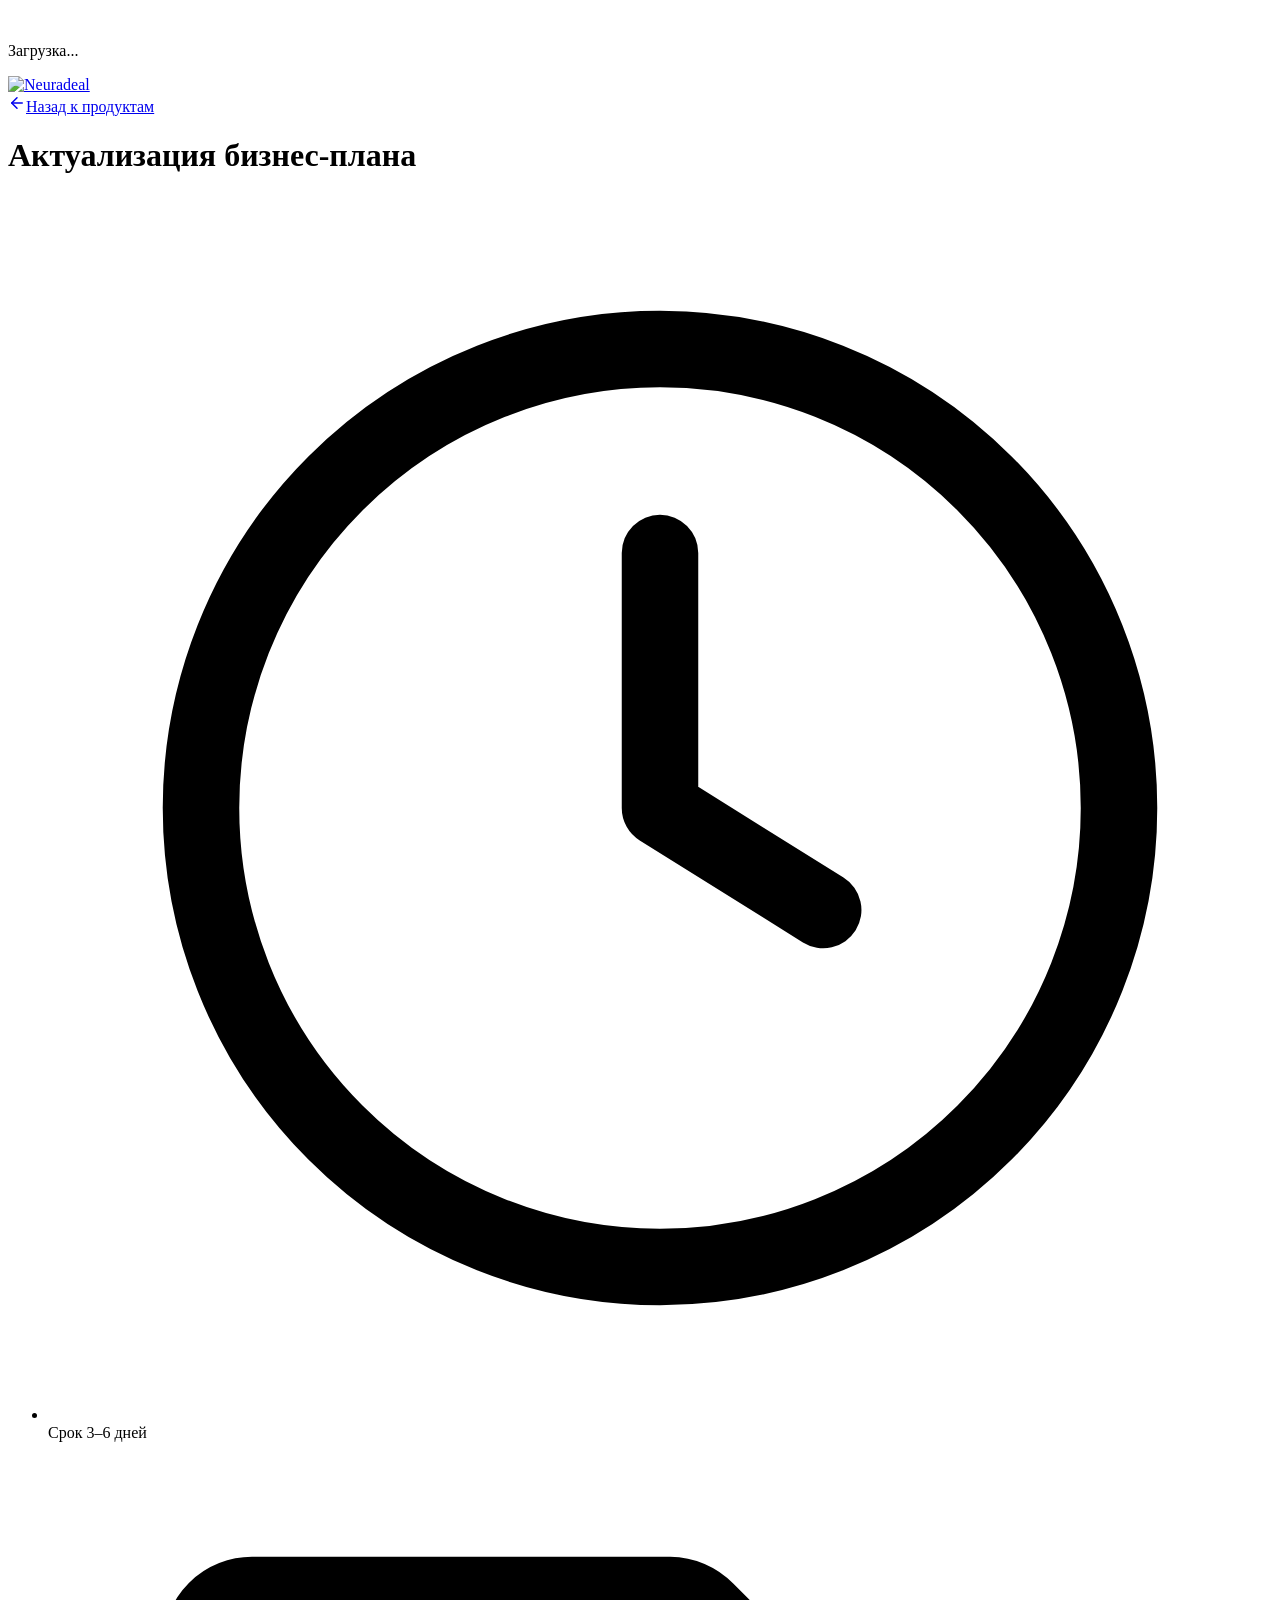
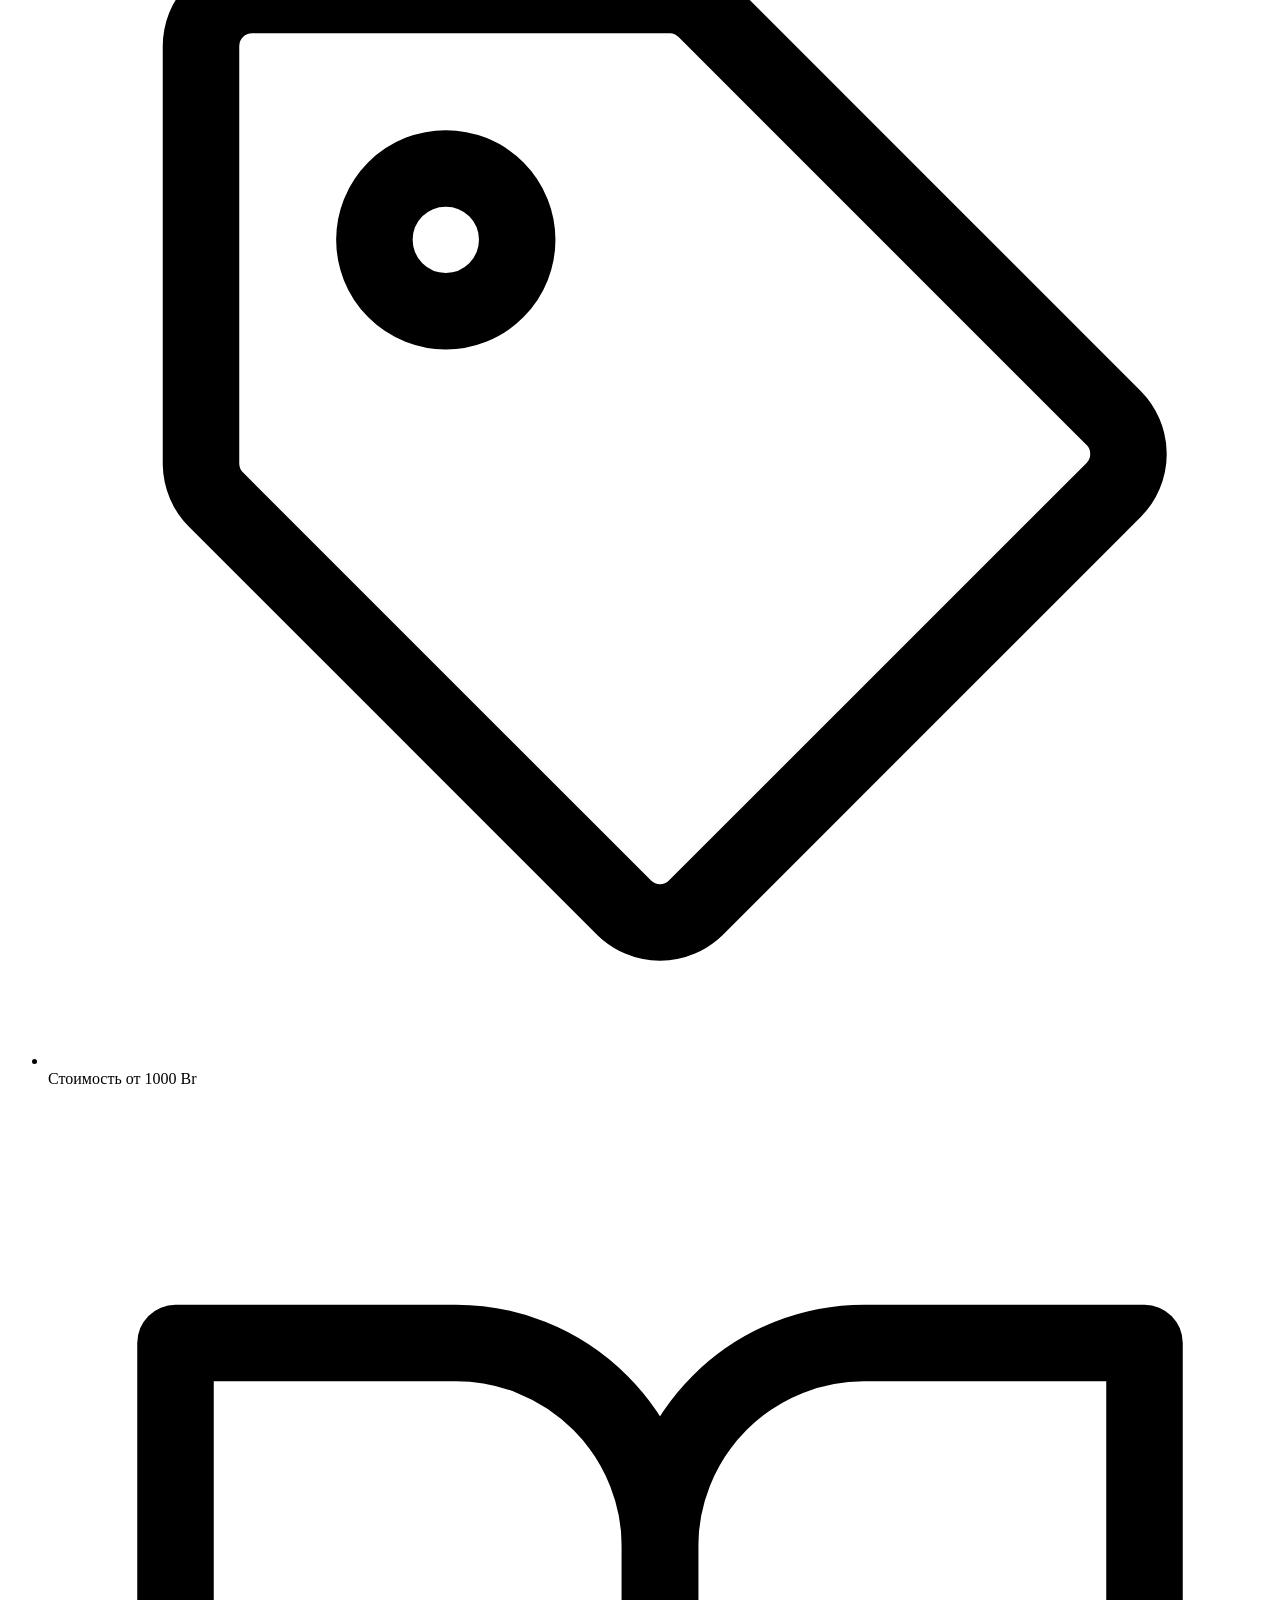
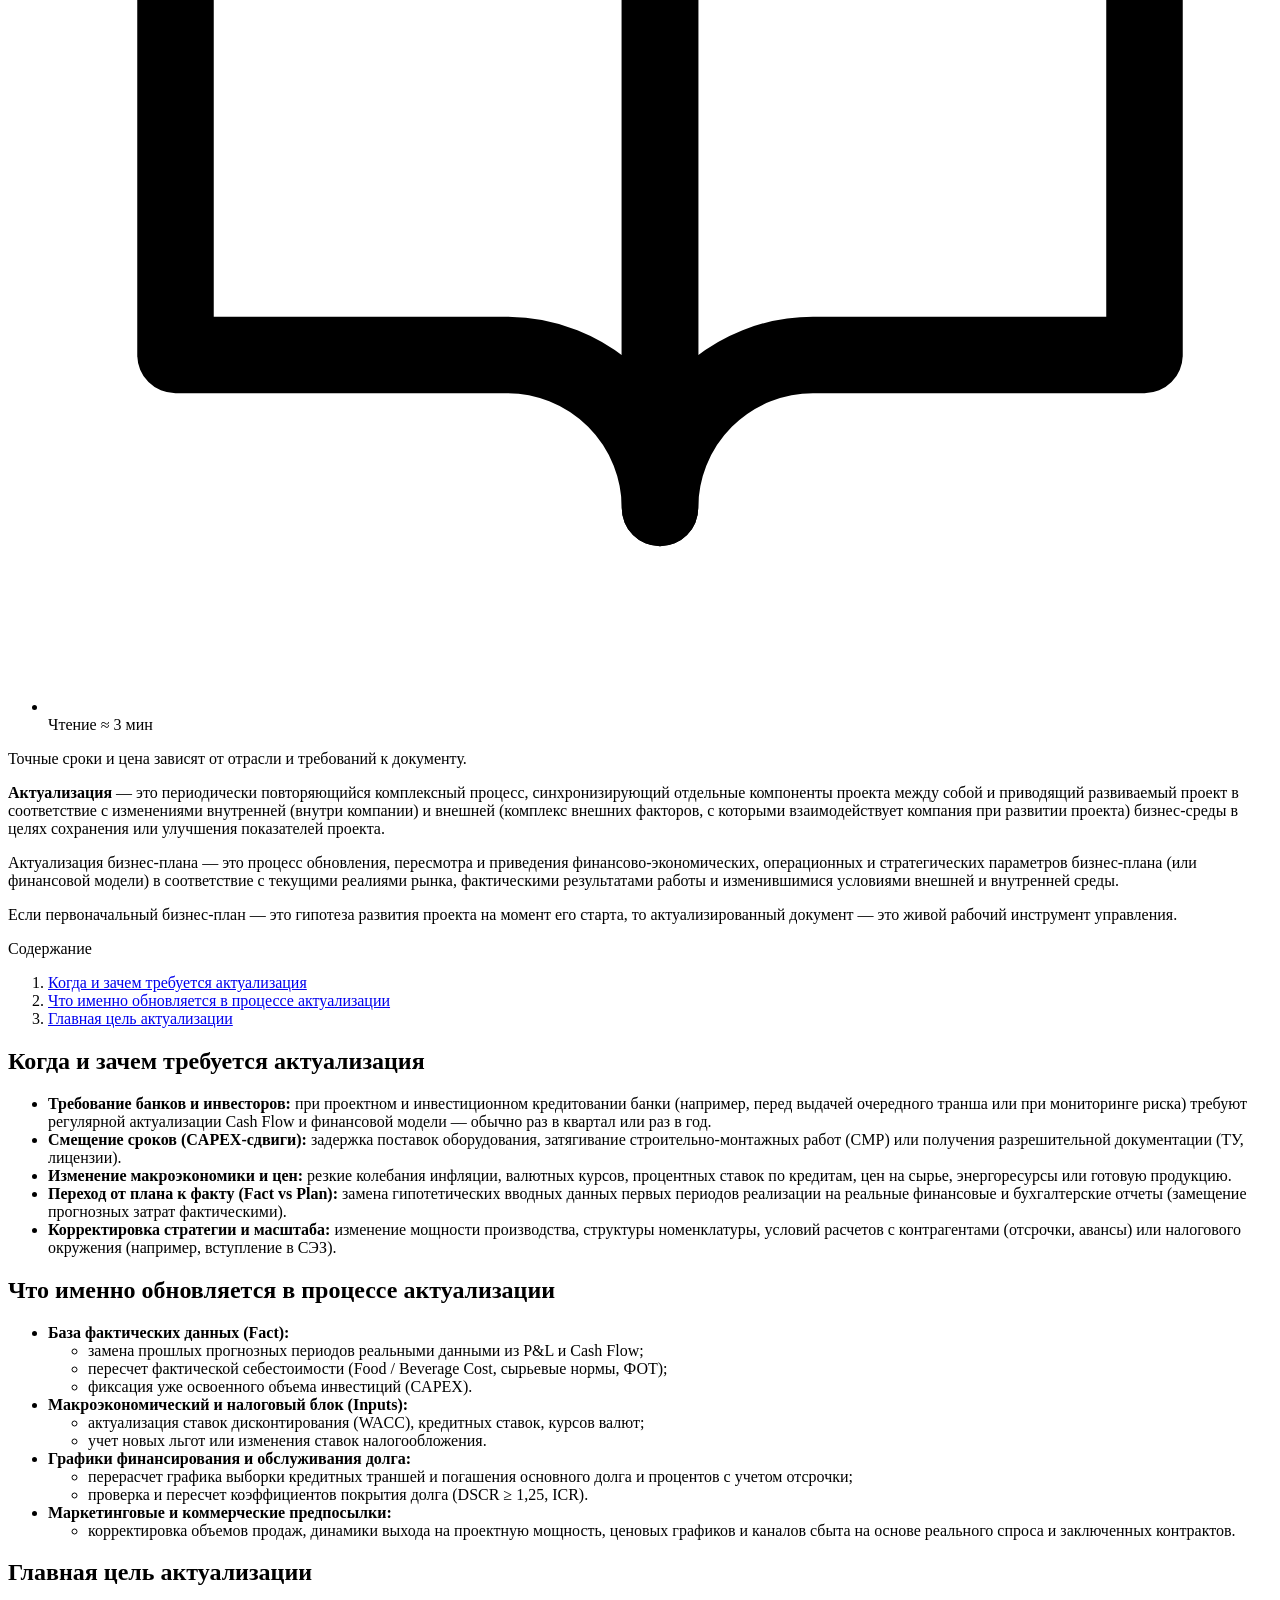
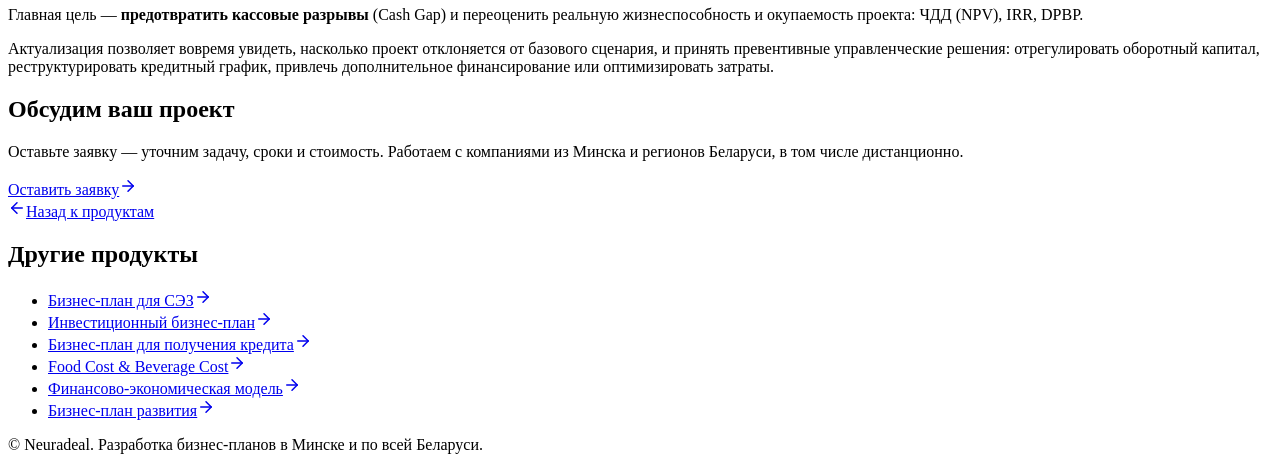
==== aktualizaciya-biznes-plana/index.html @ 91d41bbd "Hide the phone number and contact links so they can be restored without affecting analytics. Co-auth" ====
<!DOCTYPE html>
<html lang="ru" class="is-loading">
<head>
    <meta charset="UTF-8">
    <meta name="viewport" content="width=device-width, initial-scale=1.0">
    <title>Актуализация бизнес-плана в Минске — Neuradeal</title>
    <meta name="description" content="Актуализация бизнес-плана в Минске: обновим готовый план под новые цены, сроки и фактические результаты для банка или инвестора. От 1000 Br, от 3 дней.">
    <link rel="canonical" href="https://neuradeal.com/aktualizaciya-biznes-plana/">
    <meta name="robots" content="index, follow">
    <meta property="og:type" content="website">
    <meta property="og:locale" content="ru_RU">
    <meta property="og:site_name" content="Neuradeal">
    <meta property="og:url" content="https://neuradeal.com/aktualizaciya-biznes-plana/">
    <meta property="og:title" content="Актуализация бизнес-плана в Минске — Neuradeal">
    <meta property="og:description" content="Актуализация бизнес-плана в Минске: обновим готовый план под новые цены, сроки и фактические результаты для банка или инвестора. От 1000 Br, от 3 дней.">
    <meta property="og:image" content="https://neuradeal.com/images/og/aktualizaciya-biznes-plana.png">
    <meta property="og:image:type" content="image/png">
    <meta property="og:image:width" content="1200">
    <meta property="og:image:height" content="630">
    <meta property="og:image:alt" content="Актуализация бизнес-плана — Neuradeal, Минск">
    <meta name="twitter:card" content="summary_large_image">
    <link rel="shortcut icon" type="image/x-icon" href="../favicon.png">
    <!-- Google tag (gtag.js) -->
    <script async src="https://www.googletagmanager.com/gtag/js?id=G-T2621LLK3T"></script>
    <script>
        window.dataLayer = window.dataLayer || [];
        function gtag(){dataLayer.push(arguments);}
        gtag('js', new Date());
        gtag('config', 'G-T2621LLK3T');
    </script>
    <!-- Yandex.Metrika counter -->
    <script type="text/javascript">
        (function(m,e,t,r,i,k,a){
            m[i]=m[i]||function(){(m[i].a=m[i].a||[]).push(arguments)};
            m[i].l=1*new Date();
            for (var j = 0; j < document.scripts.length; j++) {if (document.scripts[j].src === r) { return; }}
            k=e.createElement(t),a=e.getElementsByTagName(t)[0],k.async=1,k.src=r,a.parentNode.insertBefore(k,a)
        })(window, document,'script','https://mc.yandex.ru/metrika/tag.js?id=113521812', 'ym');

        ym(113521812, 'init', {ssr:true, webvisor:true, clickmap:true, ecommerce:"dataLayer", referrer: document.referrer, url: location.href, accurateTrackBounce:true, trackLinks:true});
    </script>
    <noscript><div><img src="https://mc.yandex.ru/watch/113521812" style="position:absolute; left:-9999px;" alt="" /></div></noscript>
    <!-- /Yandex.Metrika counter -->
    <link rel="preload" as="font" type="font/woff2" href="../fonts/ubuntu-400-cyrillic.woff2" crossorigin>
    <link rel="stylesheet" href="../fonts/ubuntu.css">
    <link rel="stylesheet" href="../fonts/ubuntu-500.css">
    <link rel="stylesheet" href="../styles/loader.css">
    <noscript><style>html.is-loading, html.is-loading body { overflow: auto !important; } #loader { display: none; }</style></noscript>
    <link rel="preload" as="image" href="../images/Logo.svg">
    <link rel="stylesheet" href="../styles/product.css">
    <script type="application/ld+json">
    {
        "@context": "https://schema.org",
        "@type": "Service",
        "name": "Актуализация бизнес-плана",
        "serviceType": "Актуализация бизнес-плана",
        "description": "Актуализация бизнес-плана в Минске: обновим готовый план под новые цены, сроки и фактические результаты для банка или инвестора. От 1000 Br, от 3 дней.",
        "url": "https://neuradeal.com/aktualizaciya-biznes-plana/",
        "inLanguage": "ru",
        "areaServed": {
            "@type": "Country",
            "name": "Беларусь"
        },
        "provider": {
            "@type": "ProfessionalService",
            "@id": "https://neuradeal.com/#organization",
            "name": "Neuradeal",
            "url": "https://neuradeal.com/"
        },
        "offers": {
            "@type": "Offer",
            "priceCurrency": "BYN",
            "priceSpecification": {
                "@type": "PriceSpecification",
                "minPrice": 1000,
                "priceCurrency": "BYN"
            }
        }
    }
    </script>
    <script type="application/ld+json">
    {
        "@context": "https://schema.org",
        "@type": "BreadcrumbList",
        "itemListElement": [
            { "@type": "ListItem", "position": 1, "name": "Главная", "item": "https://neuradeal.com/" },
            { "@type": "ListItem", "position": 2, "name": "Актуализация бизнес-плана", "item": "https://neuradeal.com/aktualizaciya-biznes-plana/" }
        ]
    }
    </script>
</head>
<body>
    <div id="loader" role="status">
        <img src="../images/Logo.svg" alt="">
        <p>Загрузка<span class="loader-dots" aria-hidden="true"><span>.</span><span>.</span><span>.</span></span></p>
    </div>
    <script src="../src/loader.js"></script>
    <header class="top">
        <a href="../" aria-label="Neuradeal — на главную">
            <img src="../images/Logo.svg" alt="Neuradeal">
        </a>
    </header>
    <main class="page">
        <a class="back" href="../#products"><svg width="18" height="18" viewBox="0 0 24 24" fill="none" stroke="currentColor" stroke-width="2" stroke-linecap="round" stroke-linejoin="round" aria-hidden="true"><path d="M19 12H5"/><path d="M12 19l-7-7 7-7"/></svg><span>Назад к продуктам</span></a>

        <h1>Актуализация бизнес-плана</h1>

        <ul class="facts" aria-label="Коротко о продукте">
            <li><svg viewBox="0 0 24 24" fill="none" stroke="currentColor" stroke-width="1.5" stroke-linecap="round" stroke-linejoin="round" aria-hidden="true"><circle cx="12" cy="12" r="9"/><path d="M12 7v5l3.2 2"/></svg><span><span class="fact-label">Срок</span> <span class="fact-value">3–6 дней</span></span></li>
            <li><svg viewBox="0 0 24 24" fill="none" stroke="currentColor" stroke-width="1.5" stroke-linecap="round" stroke-linejoin="round" aria-hidden="true"><path d="M3 12.2V4a1 1 0 0 1 1-1h8.2a1 1 0 0 1 .7.3l8 8a1 1 0 0 1 0 1.4l-8.2 8.2a1 1 0 0 1-1.4 0l-8-8a1 1 0 0 1-.3-.7z"/><circle cx="7.8" cy="7.8" r="1.4"/></svg><span><span class="fact-label">Стоимость</span> <span class="fact-value">от 1000 Br</span></span></li>
            <li><svg viewBox="0 0 24 24" fill="none" stroke="currentColor" stroke-width="1.5" stroke-linecap="round" stroke-linejoin="round" aria-hidden="true"><path d="M2.5 5H8a4 4 0 0 1 4 4v11a3 3 0 0 0-3-3H2.5z"/><path d="M21.5 5H16a4 4 0 0 0-4 4v11a3 3 0 0 1 3-3h6.5z"/></svg><span><span class="fact-label">Чтение</span> <span class="fact-value">≈ 3 мин</span></span></li>
        </ul>
        <p class="facts-note">Точные сроки и цена зависят от отрасли и требований к документу.</p>

        <div class="lead">
            <p><strong>Актуализация</strong> — это периодически повторяющийся комплексный процесс, синхронизирующий отдельные компоненты проекта между собой и приводящий развиваемый проект в соответствие с изменениями внутренней (внутри компании) и внешней (комплекс внешних факторов, с которыми взаимодействует компания при развитии проекта) бизнес-среды в целях сохранения или улучшения показателей проекта.</p>
            <p>Актуализация бизнес-плана — это процесс обновления, пересмотра и приведения финансово-экономических, операционных и стратегических параметров бизнес-плана (или финансовой модели) в соответствие с текущими реалиями рынка, фактическими результатами работы и изменившимися условиями внешней и внутренней среды.</p>
            <p>Если первоначальный бизнес-план — это гипотеза развития проекта на момент его старта, то актуализированный документ — это живой рабочий инструмент управления.</p>
        </div>

        <nav class="toc" aria-label="Содержание">
            <p class="toc-title">Содержание</p>
            <ol>
                <li><a href="#razdel-1">Когда и зачем требуется актуализация</a></li>
                <li><a href="#razdel-2">Что именно обновляется в процессе актуализации</a></li>
                <li><a href="#razdel-3">Главная цель актуализации</a></li>
            </ol>
        </nav>

        <article class="content">
            <section aria-labelledby="razdel-1">
                <h2 id="razdel-1">Когда и зачем требуется актуализация</h2>
                <ul>
                    <li><strong>Требование банков и инвесторов:</strong> при проектном и инвестиционном кредитовании банки (например, перед выдачей очередного транша или при мониторинге риска) требуют регулярной актуализации Cash Flow и финансовой модели — обычно раз в квартал или раз в год.</li>
                    <li><strong>Смещение сроков (CAPEX-сдвиги):</strong> задержка поставок оборудования, затягивание строительно-монтажных работ (СМР) или получения разрешительной документации (ТУ, лицензии).</li>
                    <li><strong>Изменение макроэкономики и цен:</strong> резкие колебания инфляции, валютных курсов, процентных ставок по кредитам, цен на сырье, энергоресурсы или готовую продукцию.</li>
                    <li><strong>Переход от плана к факту (Fact vs Plan):</strong> замена гипотетических вводных данных первых периодов реализации на реальные финансовые и бухгалтерские отчеты (замещение прогнозных затрат фактическими).</li>
                    <li><strong>Корректировка стратегии и масштаба:</strong> изменение мощности производства, структуры номенклатуры, условий расчетов с контрагентами (отсрочки, авансы) или налогового окружения (например, вступление в СЭЗ).</li>
                </ul>
            </section>
            <section aria-labelledby="razdel-2">
                <h2 id="razdel-2">Что именно обновляется в процессе актуализации</h2>
                <ul>
                    <li><strong>База фактических данных (Fact):</strong>
                        <ul>
                            <li>замена прошлых прогнозных периодов реальными данными из P&amp;L и Cash Flow;</li>
                            <li>пересчет фактической себестоимости (Food / Beverage Cost, сырьевые нормы, ФОТ);</li>
                            <li>фиксация уже освоенного объема инвестиций (CAPEX).</li>
                        </ul>
                    </li>
                    <li><strong>Макроэкономический и налоговый блок (Inputs):</strong>
                        <ul>
                            <li>актуализация ставок дисконтирования (WACC), кредитных ставок, курсов валют;</li>
                            <li>учет новых льгот или изменения ставок налогообложения.</li>
                        </ul>
                    </li>
                    <li><strong>Графики финансирования и обслуживания долга:</strong>
                        <ul>
                            <li>перерасчет графика выборки кредитных траншей и погашения основного долга и процентов с учетом отсрочки;</li>
                            <li>проверка и пересчет коэффициентов покрытия долга (DSCR ≥ 1,25, ICR).</li>
                        </ul>
                    </li>
                    <li><strong>Маркетинговые и коммерческие предпосылки:</strong>
                        <ul>
                            <li>корректировка объемов продаж, динамики выхода на проектную мощность, ценовых графиков и каналов сбыта на основе реального спроса и заключенных контрактов.</li>
                        </ul>
                    </li>
                </ul>
            </section>
            <section aria-labelledby="razdel-3">
                <h2 id="razdel-3">Главная цель актуализации</h2>
                <p>Главная цель — <strong>предотвратить кассовые разрывы</strong> (Cash Gap) и переоценить реальную жизнеспособность и окупаемость проекта: ЧДД (NPV), IRR, DPBP.</p>
                <p>Актуализация позволяет вовремя увидеть, насколько проект отклоняется от базового сценария, и принять превентивные управленческие решения: отрегулировать оборотный капитал, реструктурировать кредитный график, привлечь дополнительное финансирование или оптимизировать затраты.</p>
            </section>
        </article>

        <section class="cta" aria-labelledby="cta-title">
            <h2 id="cta-title">Обсудим ваш проект</h2>
            <p>Оставьте заявку — уточним задачу, сроки и стоимость. Работаем с компаниями из Минска и регионов Беларуси, в том числе дистанционно.</p>
            <div class="cta-actions">
                <a class="btn btn-primary" href="../#application"><span>Оставить заявку</span><svg width="18" height="18" viewBox="0 0 24 24" fill="none" stroke="currentColor" stroke-width="2" stroke-linecap="round" stroke-linejoin="round" aria-hidden="true"><path d="M5 12h14"/><path d="M12 5l7 7-7 7"/></svg></a>
                <!-- restore phone: <a class="btn btn-outline" href="tel:+375297571130">+375 (29) 75 71 130</a> -->
            </div>
        </section>

        <a class="back back-bottom" href="../#products"><svg width="18" height="18" viewBox="0 0 24 24" fill="none" stroke="currentColor" stroke-width="2" stroke-linecap="round" stroke-linejoin="round" aria-hidden="true"><path d="M19 12H5"/><path d="M12 19l-7-7 7-7"/></svg><span>Назад к продуктам</span></a>

        <nav class="others" aria-labelledby="others-title">
            <h2 id="others-title">Другие продукты</h2>
            <ul>
                <li><a href="../biznes-plan-dlya-sez/"><span>Бизнес-план для СЭЗ</span><svg width="18" height="18" viewBox="0 0 24 24" fill="none" stroke="currentColor" stroke-width="2" stroke-linecap="round" stroke-linejoin="round" aria-hidden="true"><path d="M5 12h14"/><path d="M12 5l7 7-7 7"/></svg></a></li>
                <li><a href="../investicionnyj-biznes-plan/"><span>Инвестиционный бизнес-план</span><svg width="18" height="18" viewBox="0 0 24 24" fill="none" stroke="currentColor" stroke-width="2" stroke-linecap="round" stroke-linejoin="round" aria-hidden="true"><path d="M5 12h14"/><path d="M12 5l7 7-7 7"/></svg></a></li>
                <li><a href="../biznes-plan-dlya-kredita/"><span>Бизнес-план для получения кредита</span><svg width="18" height="18" viewBox="0 0 24 24" fill="none" stroke="currentColor" stroke-width="2" stroke-linecap="round" stroke-linejoin="round" aria-hidden="true"><path d="M5 12h14"/><path d="M12 5l7 7-7 7"/></svg></a></li>
                <li><a href="../food-cost-beverage-cost/"><span>Food Cost &amp; Beverage Cost</span><svg width="18" height="18" viewBox="0 0 24 24" fill="none" stroke="currentColor" stroke-width="2" stroke-linecap="round" stroke-linejoin="round" aria-hidden="true"><path d="M5 12h14"/><path d="M12 5l7 7-7 7"/></svg></a></li>
                <li><a href="../finansovo-ekonomicheskaya-model/"><span>Финансово-экономическая модель</span><svg width="18" height="18" viewBox="0 0 24 24" fill="none" stroke="currentColor" stroke-width="2" stroke-linecap="round" stroke-linejoin="round" aria-hidden="true"><path d="M5 12h14"/><path d="M12 5l7 7-7 7"/></svg></a></li>
                <li><a href="../biznes-plan-razvitiya/"><span>Бизнес-план развития</span><svg width="18" height="18" viewBox="0 0 24 24" fill="none" stroke="currentColor" stroke-width="2" stroke-linecap="round" stroke-linejoin="round" aria-hidden="true"><path d="M5 12h14"/><path d="M12 5l7 7-7 7"/></svg></a></li>
            </ul>
        </nav>
    </main>
    <footer class="footer">
        <div class="footer-links">
            <!-- restore contacts:
            <a href="tel:+375297571130">+375 (29) 75 71 130</a>
            <a href="https://t.me/Neuradeal" target="_blank" rel="noopener">Telegram</a>
            -->
        </div>
        <p>© Neuradeal. Разработка бизнес-планов в Минске и по всей Беларуси.</p>
    </footer>
    <script src="../src/contactGoals.js"></script>
    <script src="../src/localLinks.js"></script>
</body>
</html>
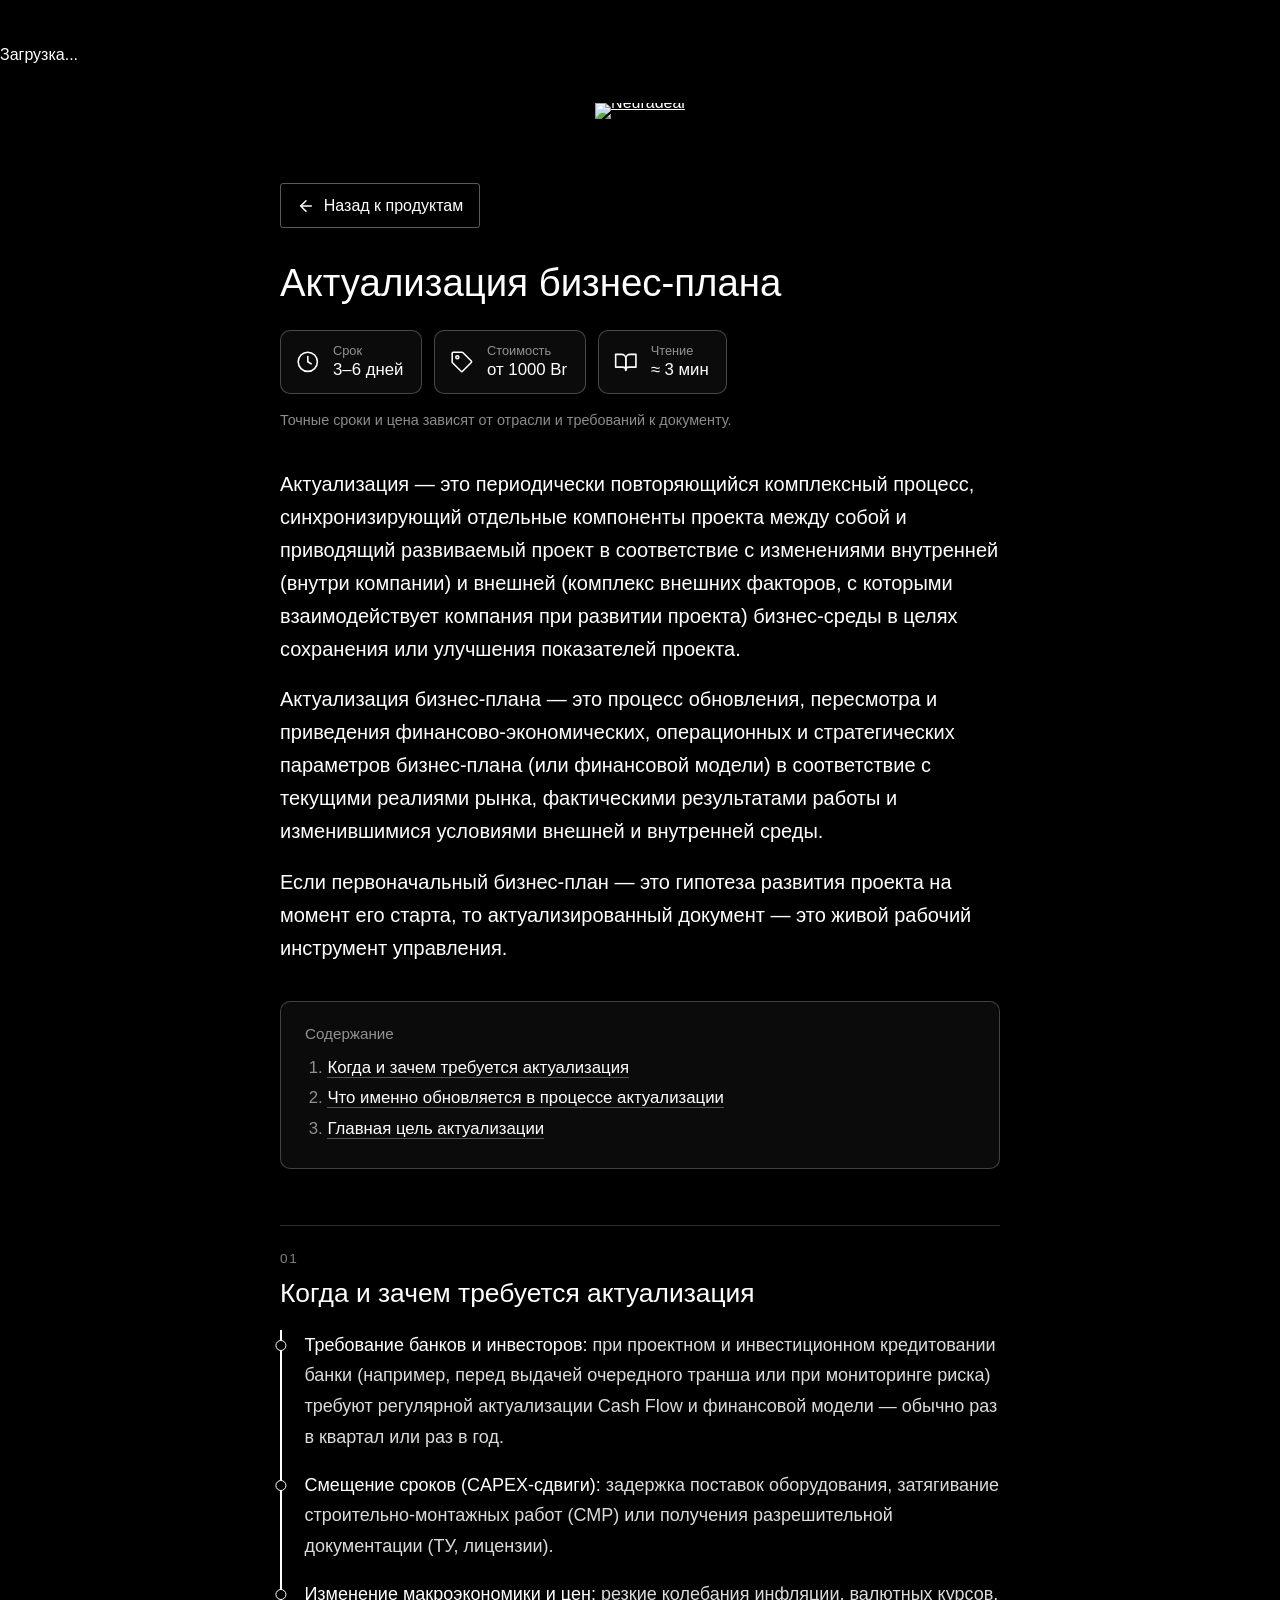
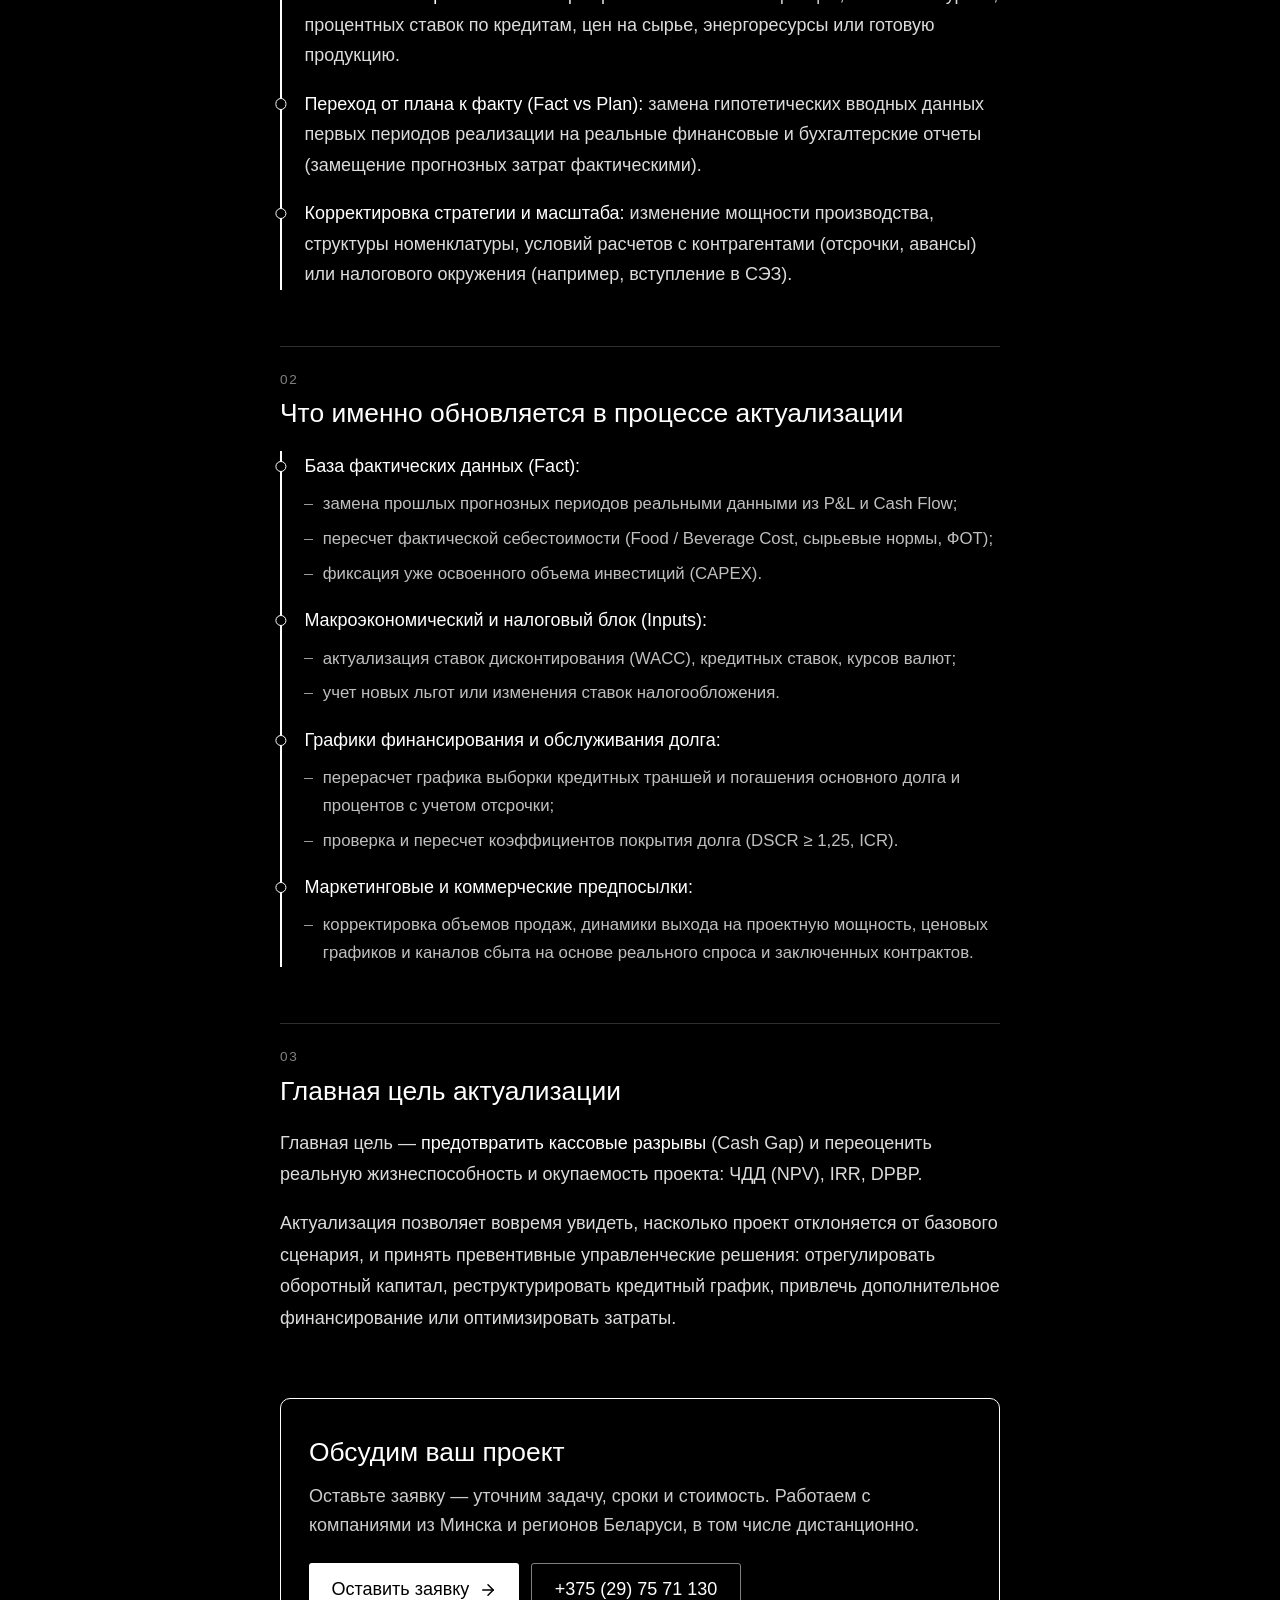
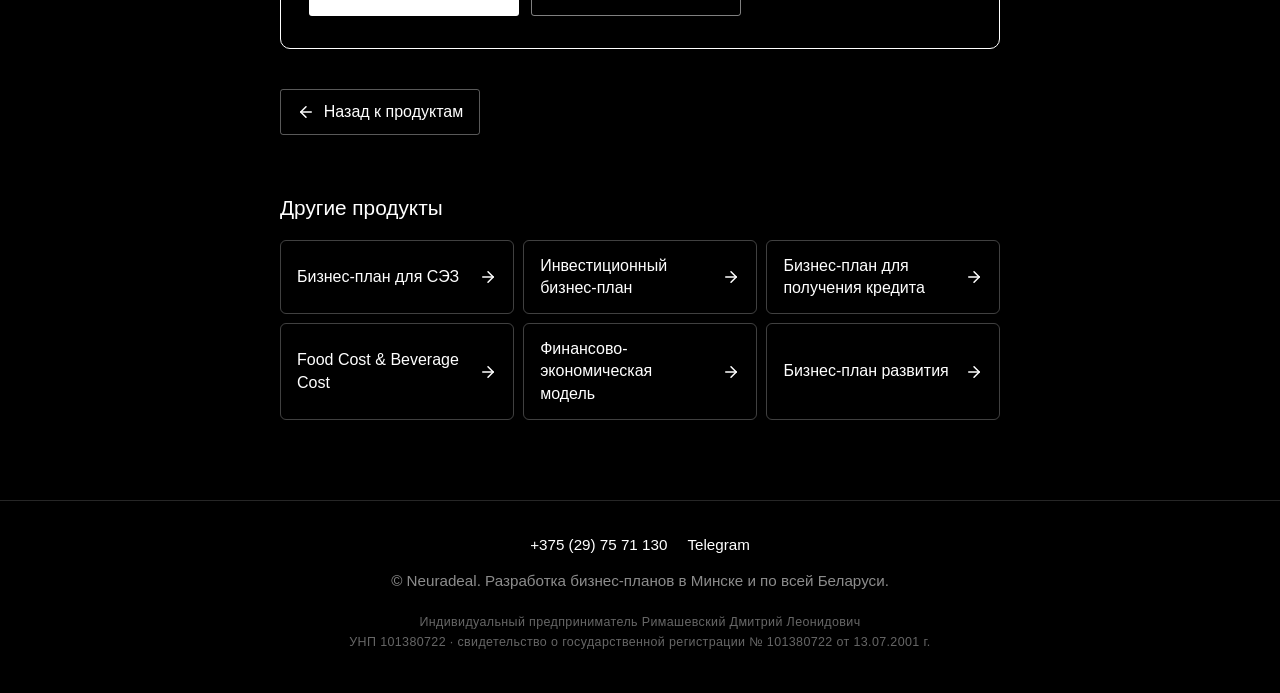
==== commit c234403d: "Restore contact details and show the sole proprietor's legal information." ====
--- a/aktualizaciya-biznes-plana/index.html
+++ b/aktualizaciya-biznes-plana/index.html
@@ -65,7 +65,8 @@
             "@type": "ProfessionalService",
             "@id": "https://neuradeal.com/#organization",
             "name": "Neuradeal",
-            "url": "https://neuradeal.com/"
+            "url": "https://neuradeal.com/",
+            "telephone": "+375297571130"
         },
         "offers": {
             "@type": "Offer",
@@ -179,7 +180,7 @@
             <p>Оставьте заявку — уточним задачу, сроки и стоимость. Работаем с компаниями из Минска и регионов Беларуси, в том числе дистанционно.</p>
             <div class="cta-actions">
                 <a class="btn btn-primary" href="../#application"><span>Оставить заявку</span><svg width="18" height="18" viewBox="0 0 24 24" fill="none" stroke="currentColor" stroke-width="2" stroke-linecap="round" stroke-linejoin="round" aria-hidden="true"><path d="M5 12h14"/><path d="M12 5l7 7-7 7"/></svg></a>
-                <!-- restore phone: <a class="btn btn-outline" href="tel:+375297571130">+375 (29) 75 71 130</a> -->
+                <a class="btn btn-outline" href="tel:+375297571130">+375 (29) 75 71 130</a>
             </div>
         </section>
 
@@ -199,12 +200,11 @@
     </main>
     <footer class="footer">
         <div class="footer-links">
-            <!-- restore contacts:
             <a href="tel:+375297571130">+375 (29) 75 71 130</a>
             <a href="https://t.me/Neuradeal" target="_blank" rel="noopener">Telegram</a>
-            -->
         </div>
         <p>© Neuradeal. Разработка бизнес-планов в Минске и по всей Беларуси.</p>
+        <p class="legal">Индивидуальный предприниматель Римашевский Дмитрий Леонидович<br>УНП 101380722 · свидетельство о государственной регистрации № 101380722 от 13.07.2001 г.</p>
     </footer>
     <script src="../src/contactGoals.js"></script>
     <script src="../src/localLinks.js"></script>
--- a/styles/product.css
+++ b/styles/product.css
@@ -0,0 +1,641 @@
+*,
+*::before,
+*::after {
+    box-sizing: border-box;
+}
+
+html {
+    -webkit-text-size-adjust: 100%;
+    scroll-behavior: smooth;
+}
+
+@media (prefers-reduced-motion: reduce) {
+    html {
+        scroll-behavior: auto;
+    }
+}
+
+body {
+    margin: 0;
+    background: #000;
+    color: #fff;
+    font-family: 'Ubuntu', sans-serif;
+    font-weight: 400;
+    line-height: 1.6;
+}
+
+a {
+    color: inherit;
+}
+
+.top {
+    display: flex;
+    justify-content: center;
+    padding: 1.25rem 1.25rem 0;
+}
+
+.top a {
+    display: block;
+    line-height: 0;
+}
+
+.top img {
+    width: 9.5rem;
+    height: auto;
+}
+
+.page {
+    width: 100%;
+    max-width: 48rem;
+    margin: 0 auto;
+    padding: 4rem 1.5rem 3rem;
+}
+
+.back {
+    display: inline-flex;
+    align-items: center;
+    gap: .55rem;
+    padding: .55rem 1rem;
+    border: 1px solid rgba(255, 255, 255, .35);
+    border-radius: .185rem;
+    color: #fff;
+    font-size: 1rem;
+    text-decoration: none;
+    transition: background-color .2s, color .2s, border-color .2s;
+}
+
+.back svg {
+    flex: none;
+    transition: transform .2s;
+}
+
+.back:hover {
+    border-color: #fff;
+    background: #fff;
+    color: #000;
+}
+
+.back:hover svg {
+    transform: translateX(-3px);
+}
+
+h1 {
+    margin: 2rem 0 1.5rem;
+    font-size: 2.4rem;
+    font-weight: 400;
+    line-height: 1.2;
+}
+
+.facts {
+    display: flex;
+    flex-wrap: wrap;
+    gap: .75rem;
+    margin: 0;
+    padding: 0;
+    list-style: none;
+}
+
+.facts li {
+    display: flex;
+    align-items: center;
+    gap: .75rem;
+    padding: .7rem 1.1rem .7rem .9rem;
+    border: 1px solid rgba(255, 255, 255, .25);
+    border-radius: 10px;
+    background: #0b0b0b;
+}
+
+.facts svg {
+    flex: none;
+    width: 1.6rem;
+    height: 1.6rem;
+}
+
+.fact-label {
+    display: block;
+    color: rgba(255, 255, 255, .55);
+    font-size: .8rem;
+    line-height: 1.3;
+}
+
+.fact-value {
+    display: block;
+    font-size: 1.05rem;
+    line-height: 1.35;
+}
+
+.facts-note {
+    margin: .9rem 0 0;
+    color: rgba(255, 255, 255, .55);
+    font-size: .9rem;
+}
+
+.lead {
+    margin-top: 2.25rem;
+}
+
+.lead p {
+    margin: 0 0 1.1rem;
+    font-size: 1.25rem;
+    font-weight: 300;
+    line-height: 1.65;
+}
+
+.lead strong,
+.content strong {
+    color: #fff;
+    font-weight: 500;
+}
+
+.toc {
+    margin: 2.25rem 0 0;
+    padding: 1.25rem 1.5rem;
+    border: 1px solid rgba(255, 255, 255, .22);
+    border-radius: 10px;
+    background: #0b0b0b;
+}
+
+.toc-title {
+    margin: 0 0 .6rem;
+    color: rgba(255, 255, 255, .55);
+    font-size: .95rem;
+}
+
+.toc ol {
+    margin: 0;
+    padding-left: 1.4rem;
+}
+
+.toc li {
+    margin: .4rem 0;
+    color: rgba(255, 255, 255, .55);
+    font-size: 1.05rem;
+    line-height: 1.45;
+}
+
+.toc a {
+    color: #fff;
+    text-decoration: none;
+    border-bottom: 1px solid rgba(255, 255, 255, .3);
+    transition: border-color .2s;
+}
+
+.toc a:hover {
+    border-bottom-color: #fff;
+}
+
+.content {
+    counter-reset: section;
+}
+
+.content h2 {
+    margin: 3.5rem 0 1.25rem;
+    padding-top: 1.5rem;
+    border-top: 1px solid rgba(255, 255, 255, .18);
+    font-size: 1.65rem;
+    font-weight: 400;
+    line-height: 1.3;
+    scroll-margin-top: 1.5rem;
+}
+
+.content h2::before {
+    counter-increment: section;
+    content: counter(section, decimal-leading-zero);
+    display: block;
+    margin-bottom: .5rem;
+    color: rgba(255, 255, 255, .5);
+    font-size: .85rem;
+    letter-spacing: .12em;
+}
+
+.content.stages h2::before {
+    content: "Этап " counter(section);
+    letter-spacing: .04em;
+}
+
+.content h3 {
+    margin: 2rem 0 .9rem;
+    font-size: 1.25rem;
+    font-weight: 500;
+}
+
+.content p {
+    margin: 0 0 1.1rem;
+    color: rgba(255, 255, 255, .86);
+    font-size: 1.125rem;
+    line-height: 1.75;
+}
+
+.content ul {
+    margin: 0 0 1.5rem;
+    padding: 0 0 0 1.4rem;
+    border-left: 2px solid #fff;
+    list-style: none;
+}
+
+.content li {
+    position: relative;
+    margin: 0 0 1.1rem;
+    color: rgba(255, 255, 255, .86);
+    font-size: 1.125rem;
+    line-height: 1.7;
+}
+
+.content li:last-child {
+    margin-bottom: 0;
+}
+
+.content ul > li::before {
+    content: "";
+    position: absolute;
+    top: .55em;
+    left: -1.4rem;
+    width: .7rem;
+    height: .7rem;
+    border: 1px solid #fff;
+    border-radius: 50%;
+    background: #000;
+    transform: translateX(calc(-50% - 1px));
+}
+
+.content li ul {
+    margin: .55rem 0 0;
+    padding-left: 1.15rem;
+    border-left: none;
+}
+
+.content li li {
+    margin-bottom: .45rem;
+    color: rgba(255, 255, 255, .75);
+    font-size: 1.05rem;
+    line-height: 1.65;
+}
+
+.content ul ul > li::before {
+    top: .82em;
+    left: -1.15rem;
+    width: .55rem;
+    height: 1px;
+    border: none;
+    border-radius: 0;
+    background: rgba(255, 255, 255, .6);
+    transform: none;
+}
+
+.content li p,
+.content li .formula {
+    margin: .75rem 0 0;
+}
+
+.formula {
+    margin: 0 0 1rem;
+    padding: .95rem 1.25rem;
+    border-left: 3px solid #fff;
+    border-radius: 0 6px 6px 0;
+    background: #141414;
+    color: #fff;
+    font-size: 1.05rem;
+    line-height: 1.6;
+    overflow-wrap: anywhere;
+}
+
+.formula strong {
+    font-weight: 500;
+}
+
+.table-wrap {
+    margin: 0 0 1.5rem;
+    overflow-x: auto;
+    border: 1px solid rgba(255, 255, 255, .22);
+    border-radius: 10px;
+    -webkit-overflow-scrolling: touch;
+}
+
+table {
+    width: 100%;
+    min-width: 34rem;
+    border-collapse: collapse;
+    font-size: 1rem;
+    line-height: 1.5;
+}
+
+th,
+td {
+    padding: .8rem 1rem;
+    border-bottom: 1px solid rgba(255, 255, 255, .12);
+    text-align: left;
+    vertical-align: top;
+}
+
+thead th {
+    background: #141414;
+    font-weight: 500;
+}
+
+tbody th {
+    font-weight: 500;
+}
+
+td {
+    color: rgba(255, 255, 255, .82);
+}
+
+tbody tr:last-child th,
+tbody tr:last-child td {
+    border-bottom: none;
+}
+
+.cta {
+    margin: 4rem 0 0;
+    padding: 2rem 1.75rem;
+    border: 1px solid #fff;
+    border-radius: 10px;
+}
+
+.cta h2 {
+    margin: 0 0 .5rem;
+    font-size: 1.65rem;
+    font-weight: 400;
+}
+
+.cta p {
+    margin: 0 0 1.5rem;
+    color: rgba(255, 255, 255, .8);
+    font-size: 1.125rem;
+}
+
+.cta-actions {
+    display: flex;
+    flex-wrap: wrap;
+    gap: .75rem;
+}
+
+.btn {
+    display: inline-flex;
+    align-items: center;
+    justify-content: center;
+    gap: .6rem;
+    min-height: 3rem;
+    padding: .7rem 1.4rem;
+    border-radius: .185rem;
+    font-size: 1.125rem;
+    text-decoration: none;
+    transition: background-color .2s, border-color .2s;
+}
+
+.btn svg {
+    flex: none;
+    transition: transform .2s;
+}
+
+.btn:hover svg {
+    transform: translateX(3px);
+}
+
+.btn-primary {
+    background: #fff;
+    color: #000;
+}
+
+.btn-primary:hover {
+    background: #dcdcdc;
+}
+
+.btn-outline {
+    border: 1px solid rgba(255, 255, 255, .5);
+    color: #fff;
+}
+
+.btn-outline:hover {
+    border-color: #fff;
+}
+
+.back-bottom {
+    margin-top: 2.5rem;
+}
+
+.others {
+    margin: 3.5rem 0 0;
+}
+
+.others h2 {
+    margin: 0 0 1rem;
+    font-size: 1.3rem;
+    font-weight: 400;
+}
+
+.others ul {
+    display: grid;
+    grid-template-columns: repeat(auto-fill, minmax(14rem, 1fr));
+    gap: .6rem;
+    margin: 0;
+    padding: 0;
+    list-style: none;
+}
+
+.others a {
+    display: flex;
+    align-items: center;
+    justify-content: space-between;
+    gap: .75rem;
+    height: 100%;
+    padding: .85rem 1rem;
+    border: 1px solid rgba(255, 255, 255, .25);
+    border-radius: 6px;
+    font-size: 1rem;
+    line-height: 1.4;
+    text-decoration: none;
+    transition: background-color .2s, color .2s, border-color .2s;
+}
+
+.others a svg {
+    flex: none;
+}
+
+.others a:hover {
+    border-color: #fff;
+    background: #fff;
+    color: #000;
+}
+
+.footer {
+    margin-top: 2rem;
+    padding: 2rem 1.5rem 2.5rem;
+    border-top: 1px solid rgba(255, 255, 255, .15);
+    color: rgba(255, 255, 255, .55);
+    font-size: .95rem;
+    text-align: center;
+}
+
+.footer p {
+    margin: 0;
+}
+
+.footer .legal {
+    max-width: 40rem;
+    margin: 1.15rem auto 0;
+    color: rgba(255, 255, 255, .4);
+    font-size: .78rem;
+    font-weight: 300;
+    letter-spacing: .03em;
+    line-height: 1.65;
+}
+
+.footer-links {
+    display: flex;
+    flex-wrap: wrap;
+    justify-content: center;
+    gap: 1.25rem;
+    margin-bottom: .75rem;
+}
+
+.footer-links a {
+    color: #fff;
+    text-decoration: none;
+}
+
+.footer-links a:hover {
+    text-decoration: underline;
+}
+
+@media (max-width: 700px) {
+    .top {
+        padding: 1rem 1rem 0;
+    }
+
+    .top img {
+        width: 7.25rem;
+    }
+
+    .page {
+        padding: 2.75rem 1.25rem 2.5rem;
+    }
+
+    h1 {
+        margin: 1.5rem 0 1.25rem;
+        font-size: 1.75rem;
+    }
+
+    .facts {
+        gap: .5rem;
+    }
+
+    .lead p {
+        font-size: 1.125rem;
+    }
+
+    .toc {
+        padding: 1.1rem 1.15rem;
+    }
+
+    .toc li {
+        font-size: 1rem;
+    }
+
+    .content h2 {
+        margin-top: 2.75rem;
+        font-size: 1.35rem;
+    }
+
+    .content h3 {
+        font-size: 1.15rem;
+    }
+
+    .content p,
+    .content li {
+        font-size: 1.0625rem;
+    }
+
+    .content li li {
+        font-size: 1rem;
+    }
+
+    .content ul {
+        padding-left: 1.15rem;
+    }
+
+    .content ul > li::before {
+        left: -1.15rem;
+    }
+
+    .content li ul {
+        padding-left: 1rem;
+    }
+
+    .content ul ul > li::before {
+        left: -1rem;
+    }
+
+    .formula {
+        padding: .85rem 1rem;
+        font-size: 1rem;
+    }
+
+    .table-wrap {
+        overflow: visible;
+        border: none;
+        border-radius: 0;
+    }
+
+    table,
+    tbody,
+    tr,
+    th,
+    td {
+        display: block;
+        width: 100%;
+        min-width: 0;
+    }
+
+    thead {
+        display: none;
+    }
+
+    tbody tr {
+        margin-bottom: .75rem;
+        border: 1px solid rgba(255, 255, 255, .22);
+        border-radius: 10px;
+        overflow: hidden;
+    }
+
+    tbody th {
+        padding: .75rem 1rem;
+        background: #141414;
+        font-size: 1.05rem;
+    }
+
+    td {
+        padding: .7rem 1rem;
+        font-size: 1rem;
+    }
+
+    td::before {
+        content: attr(data-label);
+        display: block;
+        margin-bottom: .2rem;
+        color: rgba(255, 255, 255, .5);
+        font-size: .8rem;
+    }
+
+    tbody tr:last-child th,
+    tbody tr:last-child td {
+        border-bottom: 1px solid rgba(255, 255, 255, .12);
+    }
+
+    tbody tr td:last-child {
+        border-bottom: none;
+    }
+
+    .cta {
+        margin-top: 3rem;
+        padding: 1.5rem 1.25rem;
+    }
+
+    .cta h2 {
+        font-size: 1.4rem;
+    }
+
+    .btn {
+        width: 100%;
+    }
+}
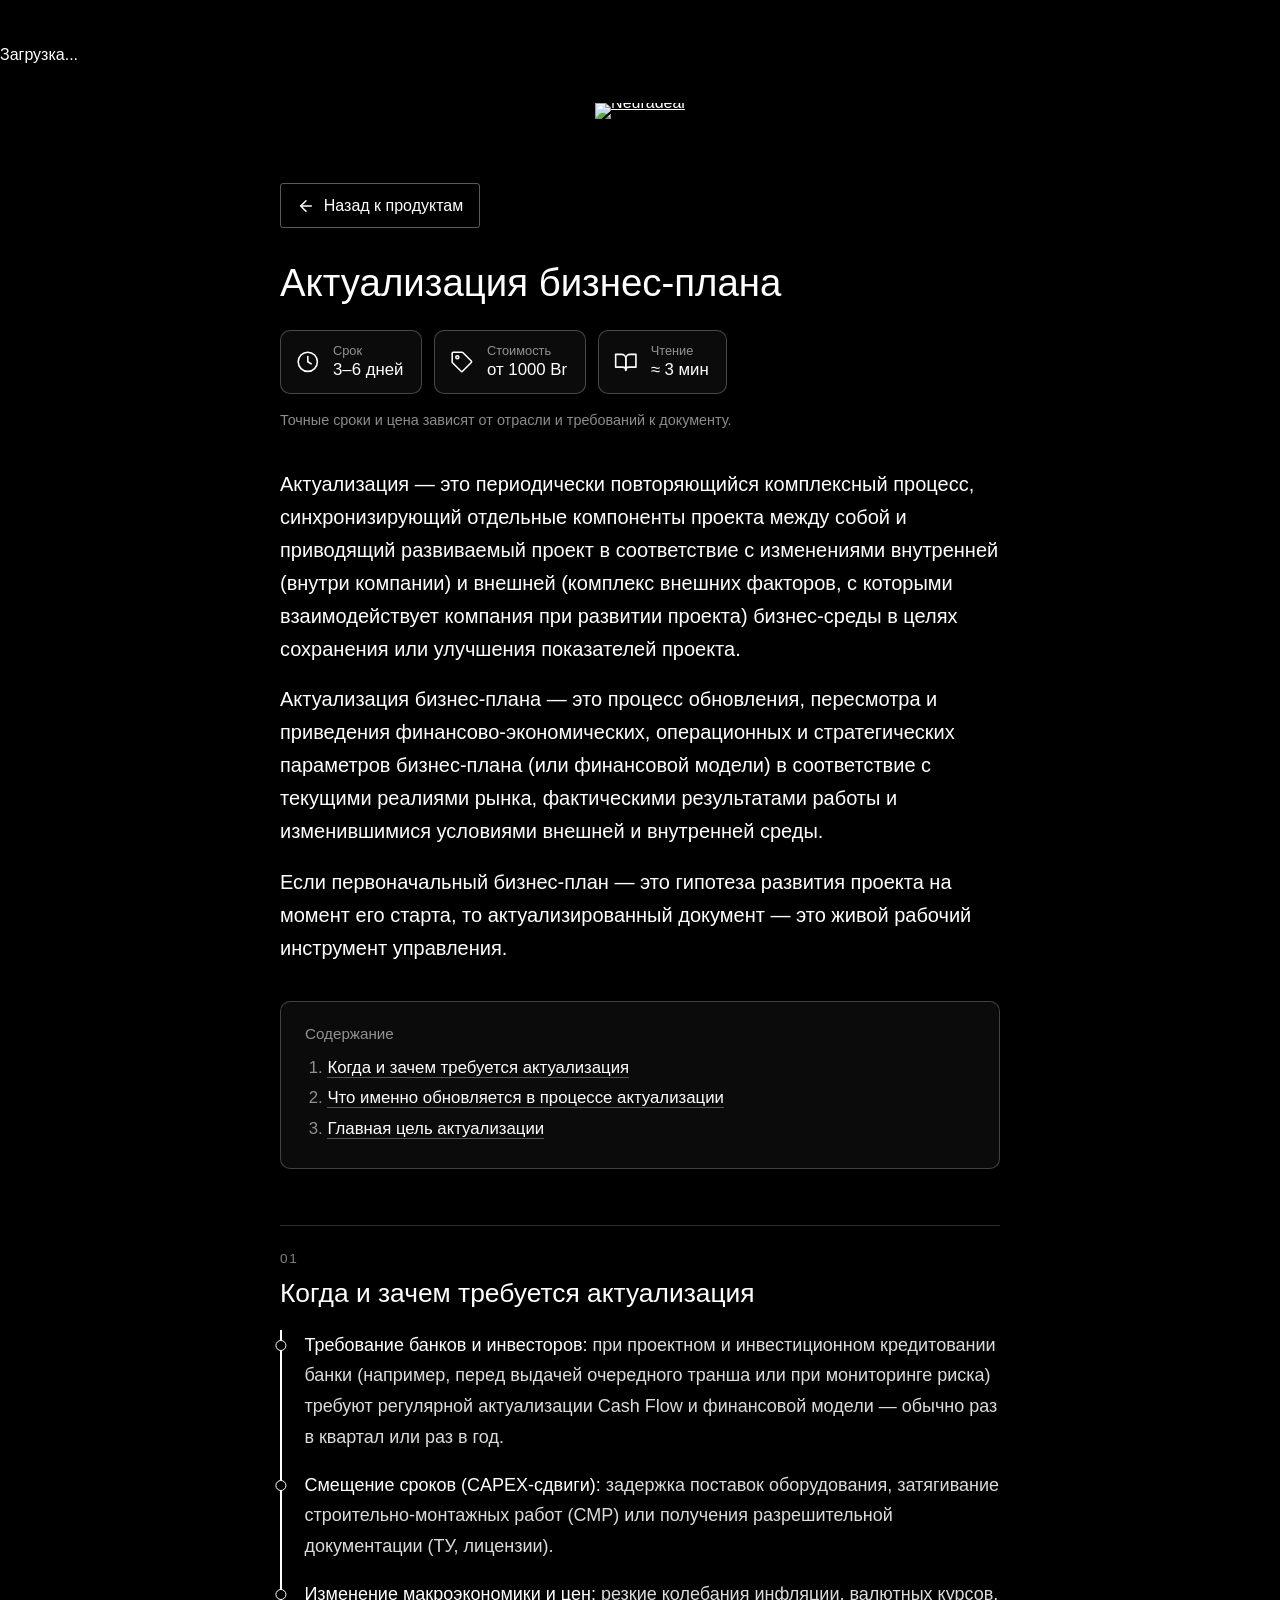
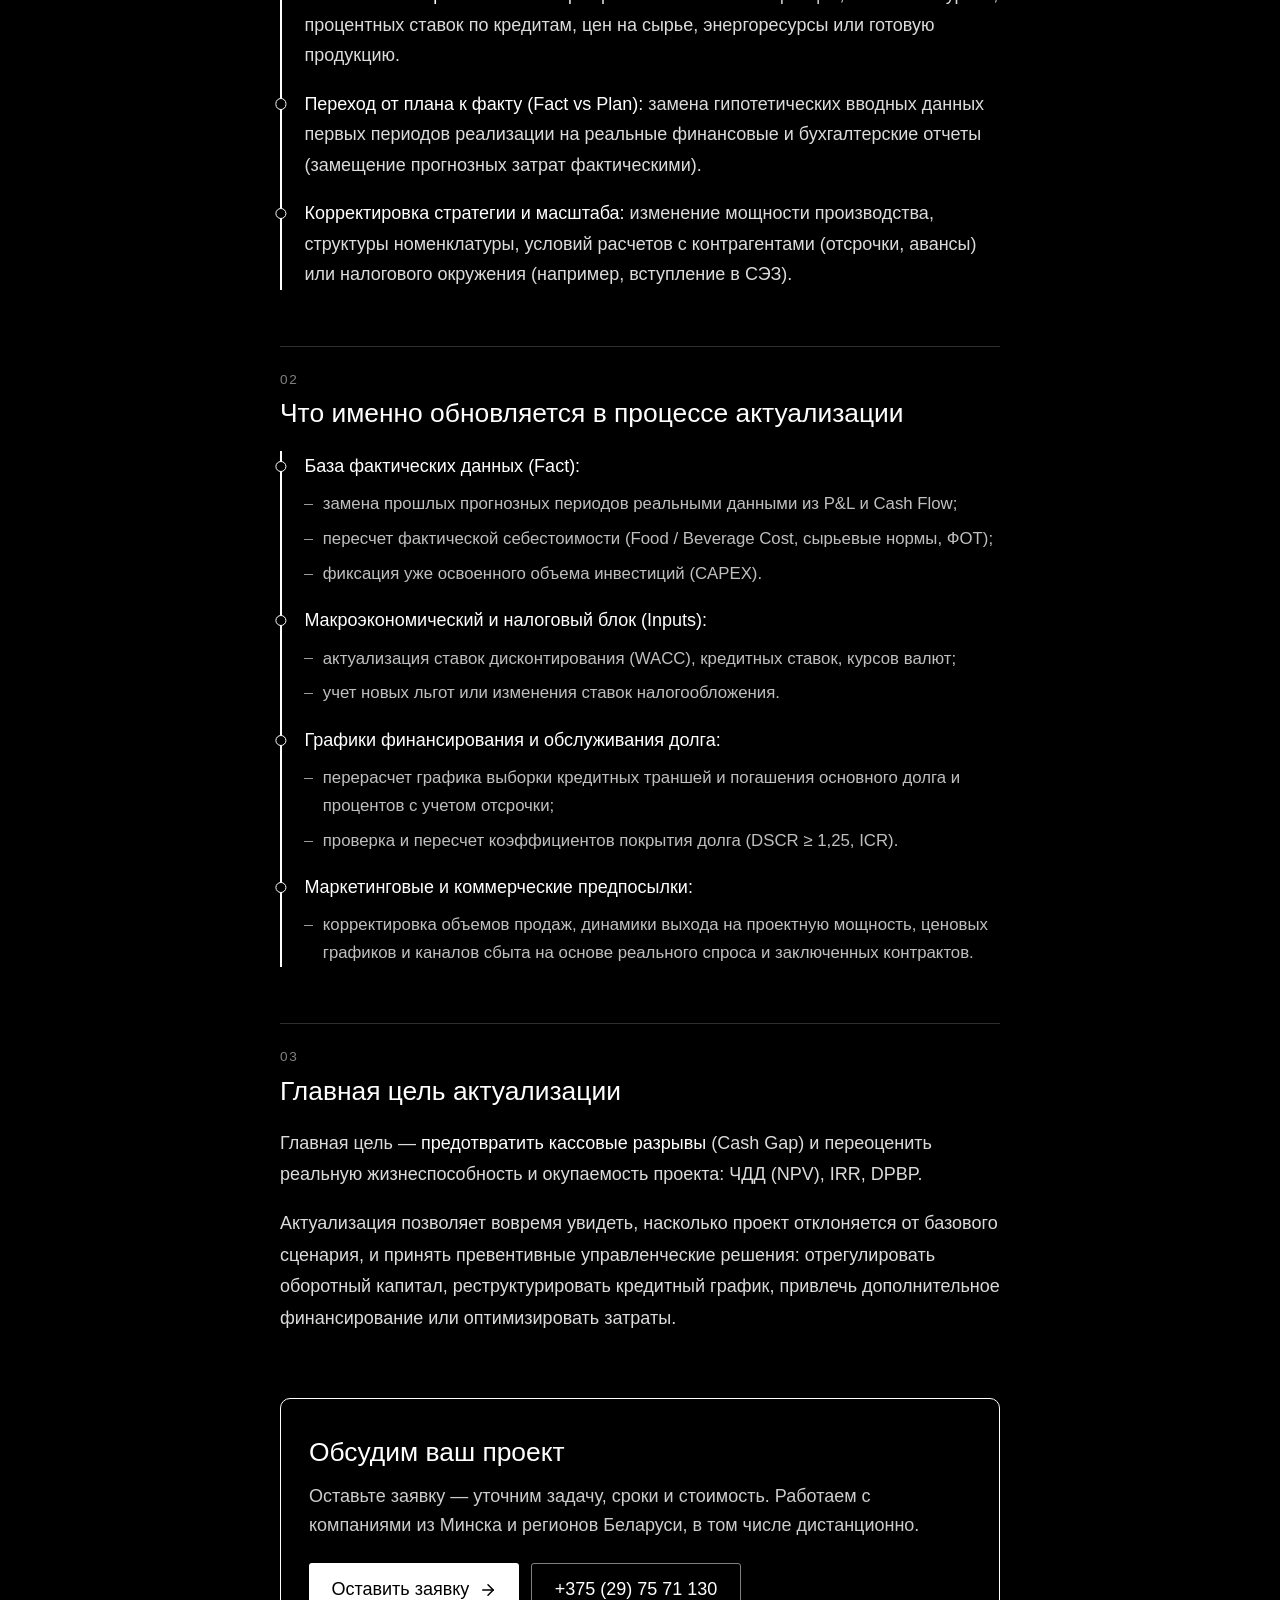
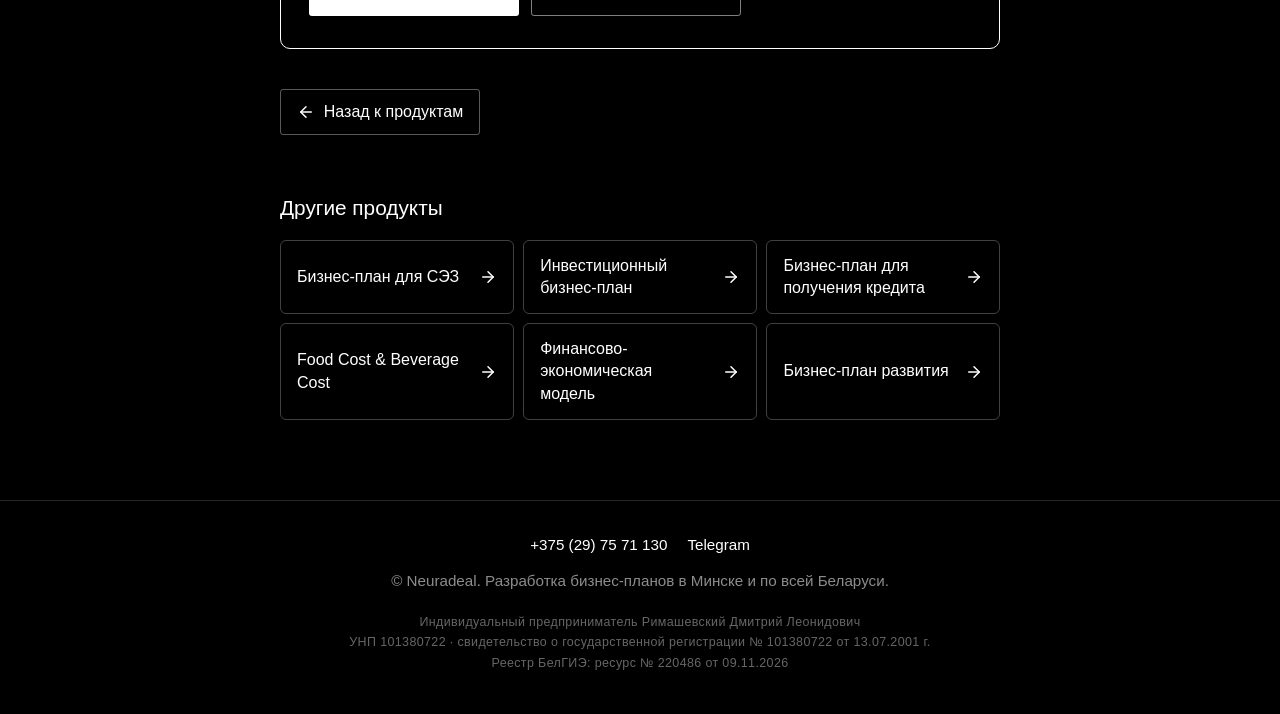
==== commit e28a7dfa: "Show the BelGIE registry number next to the proprietor's details." ====
--- a/aktualizaciya-biznes-plana/index.html
+++ b/aktualizaciya-biznes-plana/index.html
@@ -204,7 +204,7 @@
             <a href="https://t.me/Neuradeal" target="_blank" rel="noopener">Telegram</a>
         </div>
         <p>© Neuradeal. Разработка бизнес-планов в Минске и по всей Беларуси.</p>
-        <p class="legal">Индивидуальный предприниматель Римашевский Дмитрий Леонидович<br>УНП 101380722 · свидетельство о государственной регистрации № 101380722 от 13.07.2001 г.</p>
+        <p class="legal">Индивидуальный предприниматель Римашевский Дмитрий Леонидович<br>УНП 101380722 · свидетельство о государственной регистрации № 101380722 от 13.07.2001 г.<br>Реестр БелГИЭ: ресурс № 220486 от 09.11.2026</p>
     </footer>
     <script src="../src/contactGoals.js"></script>
     <script src="../src/localLinks.js"></script>
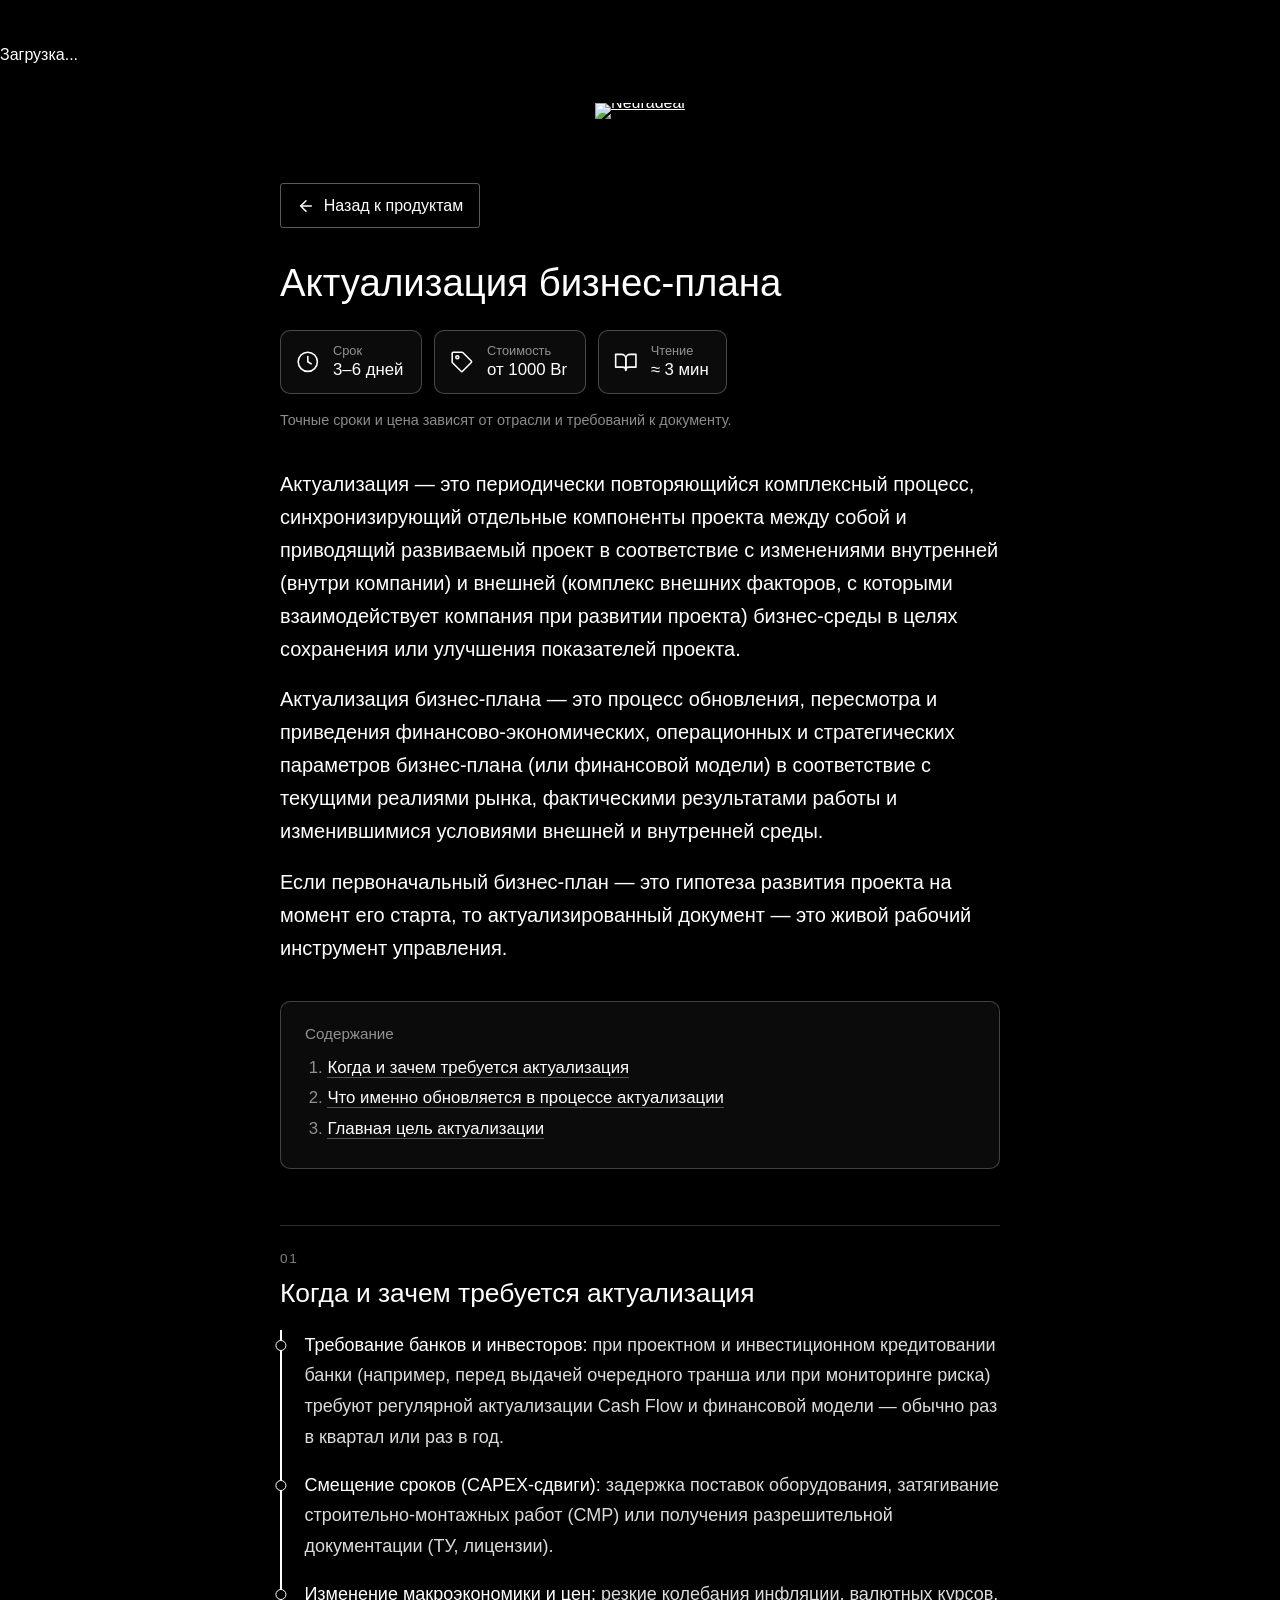
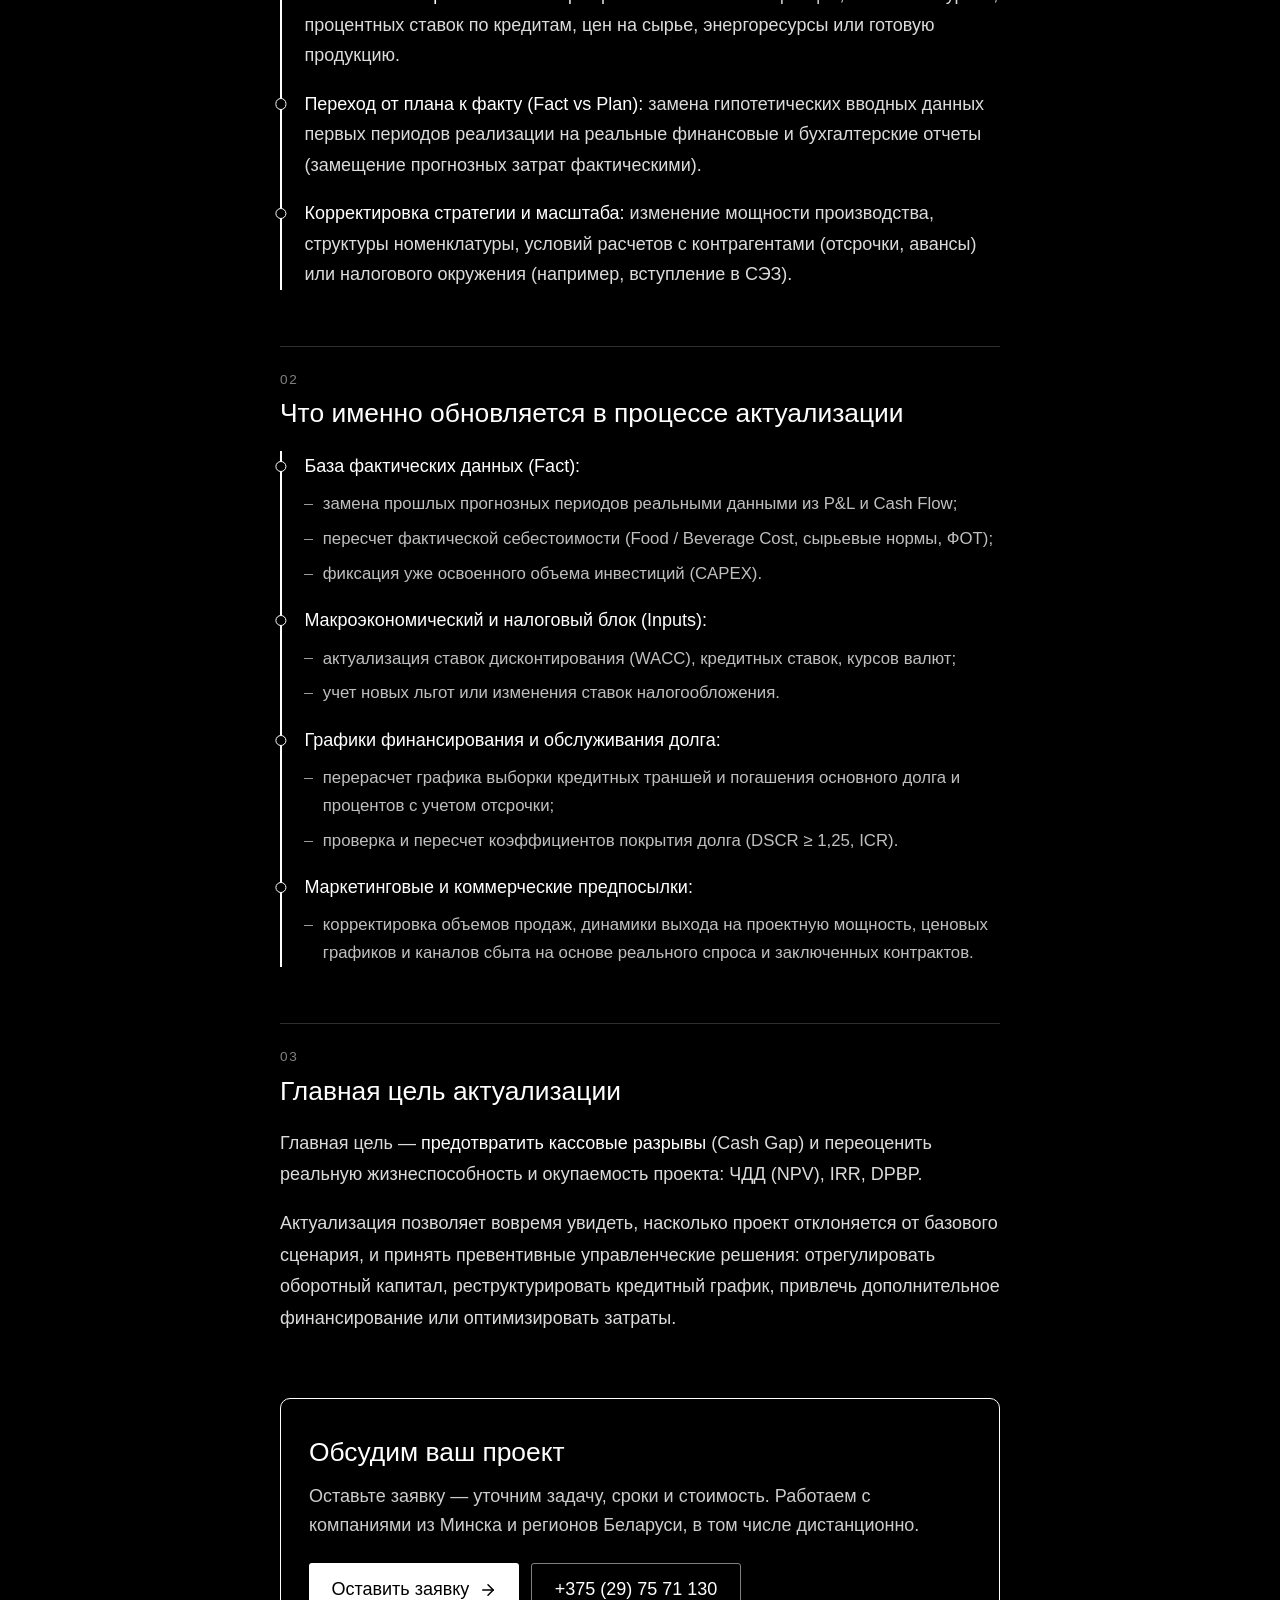
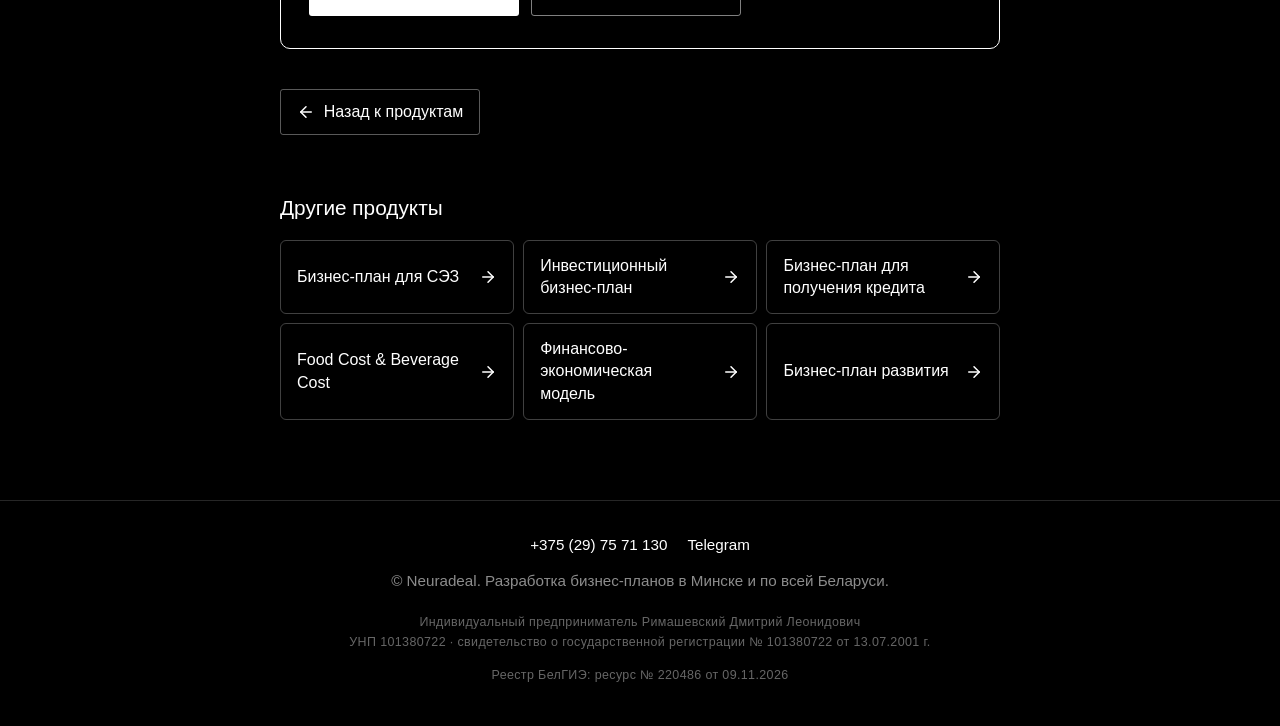
==== commit 54c29b4e: "Separate the BelGIE registry line from the registration details above it." ====
--- a/aktualizaciya-biznes-plana/index.html
+++ b/aktualizaciya-biznes-plana/index.html
@@ -204,7 +204,7 @@
             <a href="https://t.me/Neuradeal" target="_blank" rel="noopener">Telegram</a>
         </div>
         <p>© Neuradeal. Разработка бизнес-планов в Минске и по всей Беларуси.</p>
-        <p class="legal">Индивидуальный предприниматель Римашевский Дмитрий Леонидович<br>УНП 101380722 · свидетельство о государственной регистрации № 101380722 от 13.07.2001 г.<br>Реестр БелГИЭ: ресурс № 220486 от 09.11.2026</p>
+        <p class="legal">Индивидуальный предприниматель Римашевский Дмитрий Леонидович<br>УНП 101380722 · свидетельство о государственной регистрации № 101380722 от 13.07.2001 г.<span class="registry" style="display:block;margin-top:.75rem">Реестр БелГИЭ: ресурс № 220486 от 09.11.2026</span></p>
     </footer>
     <script src="../src/contactGoals.js"></script>
     <script src="../src/localLinks.js"></script>
--- a/styles/product.css
+++ b/styles/product.css
@@ -481,6 +481,11 @@
     line-height: 1.65;
 }
 
+.footer .legal .registry {
+    display: block;
+    margin-top: .75rem;
+}
+
 .footer-links {
     display: flex;
     flex-wrap: wrap;
